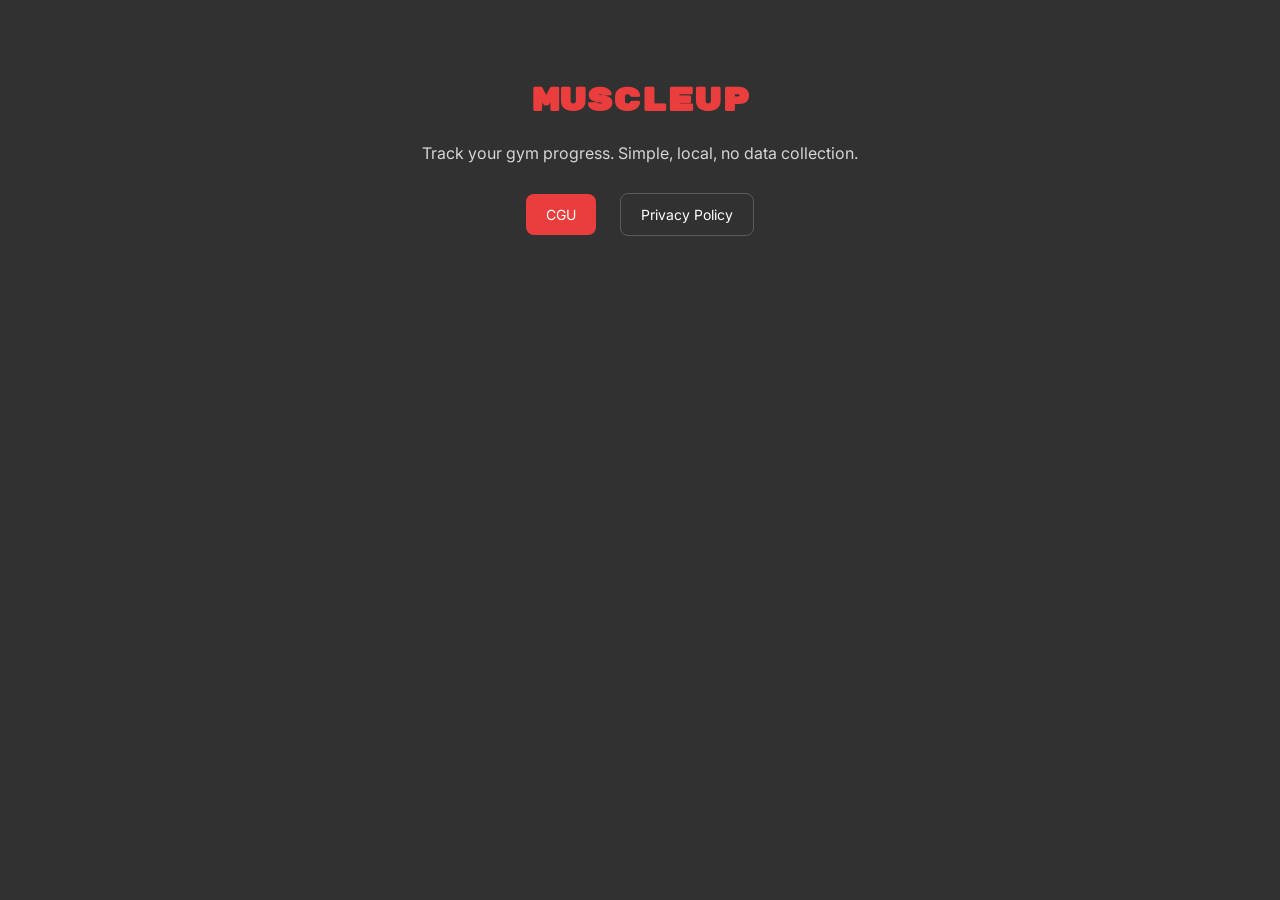
==== index.html @ 9b81047b "privacy et cgu muscleup" ====
<!DOCTYPE html>
<html lang="fr">
<head>
    <meta charset="UTF-8"/>
    <meta name="viewport" content="width=device-width, initial-scale=1.0"/>
    <title>MuscleUP</title>

    <link rel="icon" href="favicon.ico"/>

    <!-- Fonts -->
    <link href="https://fonts.googleapis.com/css2?family=Rubik+Mono+One&family=Inter:wght@300;400;600&display=swap"
          rel="stylesheet">

    <style>
        body {
            margin: 0;
            background: #313131;
            color: #FFF;
            font-family: 'Inter', sans-serif;
            text-align: center;
            padding: 60px 20px;
        }

        h1 {
            font-family: 'Rubik Mono One', sans-serif;
            color: #EA3D3D;
            font-size: 32px;
        }

        p {
            opacity: 0.8;
            max-width: 500px;
            margin: 20px auto;
        }

        a {
            display: inline-block;
            margin: 10px;
            padding: 12px 20px;
            border-radius: 8px;
            background: #EA3D3D;
            color: white;
            text-decoration: none;
            font-size: 14px;
        }

        a.secondary {
            background: transparent;
            border: 1px solid rgba(255, 255, 255, 0.2);
        }
    </style>
</head>

<body>

<h1>MuscleUP</h1>

<p>Track your gym progress. Simple, local, no data collection.</p>

<div>
    <a href="/terms.html">CGU</a>
    <a href="/privacy.html" class="secondary">Privacy Policy</a>
</div>

</body>
</html>
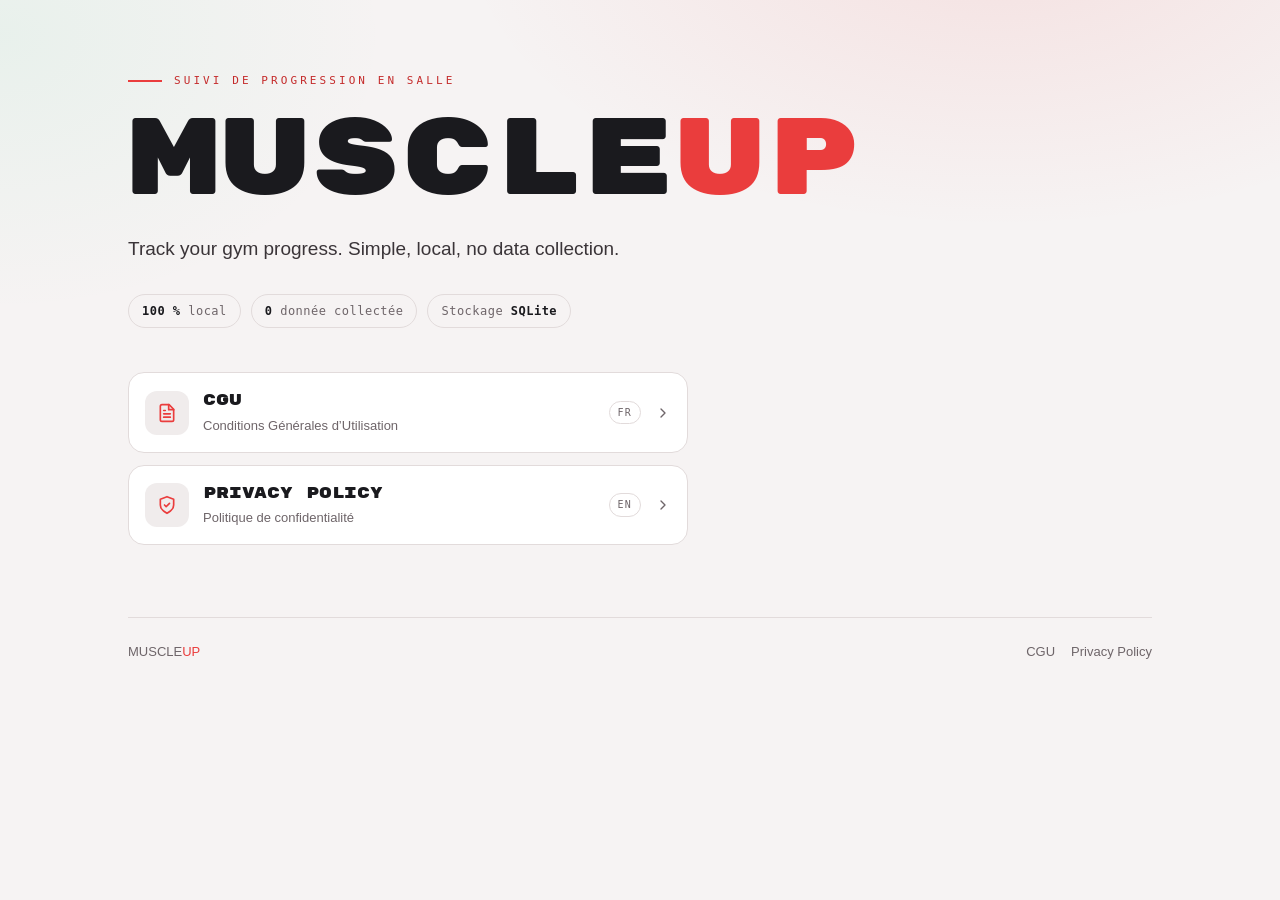
==== commit 60002fad: "MAJ design" ====
--- a/index.html
+++ b/index.html
@@ -3,64 +3,67 @@
 <head>
     <meta charset="UTF-8"/>
     <meta name="viewport" content="width=device-width, initial-scale=1.0"/>
+    <meta name="color-scheme" content="dark light"/>
     <title>MuscleUP</title>
 
     <link rel="icon" href="favicon.ico"/>
 
     <!-- Fonts -->
-    <link href="https://fonts.googleapis.com/css2?family=Rubik+Mono+One&family=Inter:wght@300;400;600&display=swap"
-          rel="stylesheet">
-
-    <style>
-        body {
-            margin: 0;
-            background: #313131;
-            color: #FFF;
-            font-family: 'Inter', sans-serif;
-            text-align: center;
-            padding: 60px 20px;
-        }
-
-        h1 {
-            font-family: 'Rubik Mono One', sans-serif;
-            color: #EA3D3D;
-            font-size: 32px;
-        }
-
-        p {
-            opacity: 0.8;
-            max-width: 500px;
-            margin: 20px auto;
-        }
-
-        a {
-            display: inline-block;
-            margin: 10px;
-            padding: 12px 20px;
-            border-radius: 8px;
-            background: #EA3D3D;
-            color: white;
-            text-decoration: none;
-            font-size: 14px;
-        }
-
-        a.secondary {
-            background: transparent;
-            border: 1px solid rgba(255, 255, 255, 0.2);
-        }
-    </style>
+    <link rel="preconnect" href="https://fonts.googleapis.com">
+    <link rel="preconnect" href="https://fonts.gstatic.com" crossorigin>
+    <link href="https://fonts.googleapis.com/css2?family=Rubik+Mono+One&display=swap" rel="stylesheet">
+    <link rel="stylesheet" href="styles.css"/>
 </head>
 
 <body>
+<div class="wrap">
 
-<h1>MuscleUP</h1>
+    <main class="hero hero--home">
+        <p class="eyebrow">Suivi de progression en salle</p>
+        <h1 class="brand">MUSCLE<span class="up">UP</span></h1>
 
-<p>Track your gym progress. Simple, local, no data collection.</p>
+        <p class="lede">Track your gym progress. Simple, local, no data collection.</p>
 
-<div>
-    <a href="/terms.html">CGU</a>
-    <a href="/privacy.html" class="secondary">Privacy Policy</a>
+        <div class="meta-row">
+            <span class="tag"><b>100&nbsp;%</b>&nbsp;local</span>
+            <span class="tag"><b>0</b>&nbsp;donnée collectée</span>
+            <span class="tag">Stockage&nbsp;<b>SQLite</b></span>
+        </div>
+
+        <nav class="doc-links" aria-label="Documents légaux">
+            <a class="doc-card" href="terms.html">
+                <span class="ic">
+                    <svg width="20" height="20" viewBox="0 0 24 24" fill="none" stroke="currentColor" stroke-width="2" stroke-linecap="round" stroke-linejoin="round" aria-hidden="true"><path d="M14.5 2H6a2 2 0 0 0-2 2v16a2 2 0 0 0 2 2h12a2 2 0 0 0 2-2V7.5L14.5 2z"/><path d="M14 2v6h6"/><path d="M16 13H8M16 17H8M10 9H8"/></svg>
+                </span>
+                <span>
+                    <span class="t1">CGU</span>
+                    <span class="t2">Conditions Générales d’Utilisation</span>
+                </span>
+                <span class="lang">FR</span>
+                <svg class="chev" width="16" height="16" viewBox="0 0 24 24" fill="none" stroke="currentColor" stroke-width="2" stroke-linecap="round" stroke-linejoin="round" aria-hidden="true"><path d="m9 18 6-6-6-6"/></svg>
+            </a>
+            <a class="doc-card" href="privacy.html" hreflang="en">
+                <span class="ic">
+                    <svg width="20" height="20" viewBox="0 0 24 24" fill="none" stroke="currentColor" stroke-width="2" stroke-linecap="round" stroke-linejoin="round" aria-hidden="true"><path d="M12 22s8-4 8-10V5l-8-3-8 3v7c0 6 8 10 8 10z"/><path d="m9 12 2 2 4-4"/></svg>
+                </span>
+                <span>
+                    <span class="t1">Privacy Policy</span>
+                    <span class="t2">Politique de confidentialité</span>
+                </span>
+                <span class="lang">EN</span>
+                <svg class="chev" width="16" height="16" viewBox="0 0 24 24" fill="none" stroke="currentColor" stroke-width="2" stroke-linecap="round" stroke-linejoin="round" aria-hidden="true"><path d="m9 18 6-6-6-6"/></svg>
+            </a>
+        </nav>
+    </main>
+
+    <footer>
+        <span>MUSCLE<span class="up">UP</span></span>
+        <span class="footer-links">
+            <a href="terms.html">CGU</a>
+            <a href="privacy.html" hreflang="en">Privacy Policy</a>
+        </span>
+    </footer>
+
 </div>
-
 </body>
-</html>+</html>
--- a/styles.css
+++ b/styles.css
@@ -0,0 +1,489 @@
+/* MuscleUP — styles partagés des pages légales, alignés sur le design system de l'app. */
+
+:root {
+    color-scheme: dark;
+
+    --ink: #0B0B0D;
+    --surface: #1A1A1E;
+    --surface-2: #232329;
+    --line: #33333B;
+    --red: #EA3D3D;
+    --red-hot: #FF5A4D;
+    --red-text: #EA3D3D;
+    --text: #F3F1F1;
+    --text-2: #D9D5D7;
+    --muted: #948E92;
+    --pr: #48D597;
+    --glow-red: rgba(234, 61, 61, 0.18);
+    --glow-green: rgba(72, 213, 151, 0.06);
+
+    --sans: -apple-system, BlinkMacSystemFont, "Segoe UI", Roboto, "Helvetica Neue", Arial, sans-serif;
+    --mono: ui-monospace, "SF Mono", "Cascadia Mono", "Segoe UI Mono", Menlo, Consolas, monospace;
+    --display: "Rubik Mono One", var(--mono);
+
+    --radius: 16px;
+}
+
+@media (prefers-color-scheme: light) {
+    :root {
+        color-scheme: light;
+
+        --ink: #F6F3F3;
+        --surface: #FFFFFF;
+        --surface-2: #F0ECEC;
+        --line: #E2DBDB;
+        --red-text: #C42B2B;
+        --text: #1A1A1E;
+        --text-2: #3A3438;
+        --muted: #6E6569;
+        --pr: #1E9E66;
+        --glow-red: rgba(234, 61, 61, 0.10);
+        --glow-green: rgba(72, 213, 151, 0.08);
+    }
+}
+
+* { box-sizing: border-box; }
+
+html { -webkit-text-size-adjust: 100%; }
+
+@media (prefers-reduced-motion: no-preference) {
+    html { scroll-behavior: smooth; }
+}
+
+body {
+    margin: 0;
+    min-height: 100vh;
+    background:
+        radial-gradient(900px 500px at 78% -8%, var(--glow-red), transparent 60%),
+        radial-gradient(700px 500px at 0% 4%, var(--glow-green), transparent 55%),
+        var(--ink);
+    background-repeat: no-repeat;
+    color: var(--text);
+    font-family: var(--sans);
+    line-height: 1.55;
+    -webkit-font-smoothing: antialiased;
+}
+
+a { color: var(--red-text); }
+
+:focus-visible {
+    outline: 2px solid var(--red);
+    outline-offset: 3px;
+    border-radius: 6px;
+}
+
+.num { font-family: var(--mono); font-variant-numeric: tabular-nums; }
+.up { color: var(--red); }
+.nowrap { white-space: nowrap; }
+
+.wrap {
+    max-width: 1080px;
+    margin: 0 auto;
+    padding: 0 28px 72px;
+}
+
+/* ---------- Barre du haut ---------- */
+.topbar {
+    display: flex;
+    align-items: center;
+    justify-content: space-between;
+    flex-wrap: wrap;
+    gap: 14px;
+    padding: 24px 0;
+}
+.logo {
+    font-family: var(--display);
+    font-size: 17px;
+    letter-spacing: -0.01em;
+    color: var(--text);
+    text-decoration: none;
+}
+.nav { display: flex; flex-wrap: wrap; gap: 8px; }
+.nav a {
+    font-family: var(--mono);
+    font-size: 12px;
+    letter-spacing: 0.04em;
+    padding: 7px 13px;
+    border: 1px solid var(--line);
+    border-radius: 999px;
+    color: var(--muted);
+    background: rgba(255, 255, 255, 0.02);
+    text-decoration: none;
+    transition: color 0.15s, border-color 0.15s;
+}
+.nav a:hover { color: var(--text); border-color: var(--muted); }
+.nav a[aria-current="page"] {
+    color: var(--red-text);
+    border-color: rgba(234, 61, 61, 0.5);
+    background: rgba(234, 61, 61, 0.08);
+}
+
+/* ---------- En-tête ---------- */
+.hero { padding: 48px 0 0; }
+.hero--home { padding-top: 72px; }
+
+.eyebrow {
+    font-family: var(--mono);
+    text-transform: uppercase;
+    letter-spacing: 0.28em;
+    font-size: 11px;
+    color: var(--red-text);
+    margin: 0 0 22px;
+    display: flex;
+    align-items: center;
+    gap: 12px;
+}
+.eyebrow::before {
+    content: "";
+    width: 34px;
+    height: 2px;
+    background: var(--red);
+    flex-shrink: 0;
+}
+
+.brand {
+    font-family: var(--display);
+    font-weight: 400;
+    font-size: clamp(48px, 11vw, 108px);
+    line-height: 0.92;
+    margin: 0;
+    letter-spacing: -0.01em;
+}
+.page-title {
+    font-family: var(--display);
+    font-weight: 400;
+    font-size: clamp(28px, 6vw, 58px);
+    line-height: 1.02;
+    margin: 0;
+    letter-spacing: -0.01em;
+    text-wrap: balance;
+}
+
+.lede {
+    max-width: 62ch;
+    font-size: clamp(16px, 2vw, 19px);
+    color: var(--text-2);
+    margin: 24px 0 0;
+}
+.lede strong { color: var(--text); font-weight: 600; }
+
+.meta-row {
+    display: flex;
+    flex-wrap: wrap;
+    gap: 10px;
+    margin-top: 30px;
+}
+.tag {
+    font-family: var(--mono);
+    font-size: 12px;
+    letter-spacing: 0.04em;
+    padding: 7px 13px;
+    border: 1px solid var(--line);
+    border-radius: 999px;
+    color: var(--muted);
+    background: rgba(255, 255, 255, 0.02);
+}
+.tag b { color: var(--text); font-weight: 600; }
+
+/* ---------- Résumé ---------- */
+.summary {
+    display: grid;
+    grid-template-columns: repeat(auto-fit, minmax(190px, 1fr));
+    gap: 16px;
+    margin-top: 48px;
+}
+.feat {
+    background: var(--surface);
+    border: 1px solid var(--line);
+    border-radius: 14px;
+    padding: 18px;
+}
+.feat .fi { color: var(--red); margin-bottom: 12px; display: block; }
+.feat h3 { font-family: var(--sans); font-size: 15px; margin: 0 0 6px; }
+.feat p { margin: 0; color: var(--muted); font-size: 13.5px; }
+
+/* ---------- Document ---------- */
+.layout {
+    display: grid;
+    gap: 48px;
+    margin-top: 72px;
+}
+.toc { display: none; }
+
+@media (min-width: 980px) {
+    .layout { grid-template-columns: 210px minmax(0, 1fr); gap: 64px; }
+    .toc {
+        display: block;
+        position: sticky;
+        top: 28px;
+        align-self: start;
+    }
+}
+
+.lbl {
+    font-family: var(--mono);
+    font-size: 10px;
+    letter-spacing: 0.2em;
+    text-transform: uppercase;
+    color: var(--muted);
+    margin: 0 0 12px;
+}
+.toc ol {
+    list-style: none;
+    margin: 0;
+    padding: 0;
+    border-left: 1px solid var(--line);
+}
+.toc a {
+    display: flex;
+    gap: 10px;
+    padding: 7px 0 7px 14px;
+    margin-left: -1px;
+    border-left: 2px solid transparent;
+    color: var(--muted);
+    font-size: 13px;
+    line-height: 1.35;
+    text-decoration: none;
+    transition: color 0.15s, border-color 0.15s;
+}
+.toc a span { color: var(--red-text); font-size: 11px; padding-top: 1px; }
+.toc a:hover { color: var(--text); border-left-color: var(--red); }
+
+.doc { max-width: 72ch; min-width: 0; }
+
+.section { scroll-margin-top: 24px; }
+.section + .section { margin-top: 56px; }
+
+.section-head {
+    display: flex;
+    align-items: baseline;
+    gap: 16px;
+    margin-bottom: 18px;
+    border-top: 1px solid var(--line);
+    padding-top: 20px;
+}
+.section-num {
+    font-family: var(--mono);
+    font-size: 12px;
+    color: var(--red-text);
+    letter-spacing: 0.1em;
+}
+.section-title {
+    font-family: var(--display);
+    font-weight: 400;
+    font-size: clamp(17px, 2.4vw, 22px);
+    line-height: 1.25;
+    margin: 0;
+    letter-spacing: -0.01em;
+    text-wrap: balance;
+}
+
+.prose p {
+    margin: 0 0 14px;
+    color: var(--text-2);
+    font-size: 16px;
+}
+.prose > :last-child { margin-bottom: 0; }
+.prose strong { color: var(--text); font-weight: 600; }
+
+/* Listes en cartes, avec icône : neutre, « non » (rouge) ou « oui » (vert) */
+.list {
+    --icon: url("data:image/svg+xml,%3Csvg xmlns='http://www.w3.org/2000/svg' viewBox='0 0 24 24' fill='none' stroke='none'%3E%3Ccircle cx='12' cy='12' r='4' fill='black'/%3E%3C/svg%3E");
+    --tone: var(--red);
+    --tone-bg: rgba(234, 61, 61, 0.10);
+    --tone-line: rgba(234, 61, 61, 0.22);
+    list-style: none;
+    padding: 0;
+    margin: 4px 0 18px;
+    display: grid;
+    gap: 8px;
+}
+.list--no {
+    --icon: url("data:image/svg+xml,%3Csvg xmlns='http://www.w3.org/2000/svg' viewBox='0 0 24 24' fill='none' stroke='black' stroke-width='2.8' stroke-linecap='round' stroke-linejoin='round'%3E%3Cpath d='M18 6 6 18M6 6l12 12'/%3E%3C/svg%3E");
+}
+.list--yes {
+    --icon: url("data:image/svg+xml,%3Csvg xmlns='http://www.w3.org/2000/svg' viewBox='0 0 24 24' fill='none' stroke='black' stroke-width='3' stroke-linecap='round' stroke-linejoin='round'%3E%3Cpath d='M20 6 9 17l-5-5'/%3E%3C/svg%3E");
+    --tone: var(--pr);
+    --tone-bg: rgba(72, 213, 151, 0.12);
+    --tone-line: rgba(72, 213, 151, 0.3);
+}
+.list li {
+    position: relative;
+    background: var(--surface);
+    border: 1px solid var(--line);
+    border-radius: 13px;
+    padding: 11px 14px 11px 52px;
+    font-size: 15px;
+    color: var(--text);
+}
+.list li::before,
+.list li::after {
+    content: "";
+    position: absolute;
+    left: 12px;
+    top: 50%;
+    width: 28px;
+    height: 28px;
+    transform: translateY(-50%);
+    border-radius: 8px;
+}
+.list li::before {
+    background: var(--tone-bg);
+    border: 1px solid var(--tone-line);
+}
+.list li::after {
+    background-color: var(--tone);
+    -webkit-mask: var(--icon) center / 14px 14px no-repeat;
+    mask: var(--icon) center / 14px 14px no-repeat;
+}
+.list--rich li::before,
+.list--rich li::after {
+    top: 10px;
+    transform: none;
+}
+.list li strong { font-weight: 600; }
+.list li .sub {
+    display: block;
+    margin-top: 2px;
+    color: var(--muted);
+    font-size: 14px;
+}
+
+/* Icônes par élément de liste */
+.list .i-lock { --icon: url("data:image/svg+xml,%3Csvg xmlns='http://www.w3.org/2000/svg' viewBox='0 0 24 24' fill='none' stroke='black' stroke-width='2.4' stroke-linecap='round' stroke-linejoin='round'%3E%3Crect x='3' y='11' width='18' height='11' rx='2'/%3E%3Cpath d='M7 11V7a5 5 0 0 1 10 0v4'/%3E%3C/svg%3E"); }
+.list .i-user { --icon: url("data:image/svg+xml,%3Csvg xmlns='http://www.w3.org/2000/svg' viewBox='0 0 24 24' fill='none' stroke='black' stroke-width='2.4' stroke-linecap='round' stroke-linejoin='round'%3E%3Ccircle cx='12' cy='8' r='4'/%3E%3Cpath d='M4 21a8 8 0 0 1 16 0'/%3E%3C/svg%3E"); }
+.list .i-activity { --icon: url("data:image/svg+xml,%3Csvg xmlns='http://www.w3.org/2000/svg' viewBox='0 0 24 24' fill='none' stroke='black' stroke-width='2.4' stroke-linecap='round' stroke-linejoin='round'%3E%3Cpath d='M22 12h-4l-3 9L9 3l-3 9H2'/%3E%3C/svg%3E"); }
+.list .i-trend { --icon: url("data:image/svg+xml,%3Csvg xmlns='http://www.w3.org/2000/svg' viewBox='0 0 24 24' fill='none' stroke='black' stroke-width='2.4' stroke-linecap='round' stroke-linejoin='round'%3E%3Cpath d='m3 17 6-6 4 4 8-8'/%3E%3Cpath d='M17 7h4v4'/%3E%3C/svg%3E"); }
+.list .i-sun { --icon: url("data:image/svg+xml,%3Csvg xmlns='http://www.w3.org/2000/svg' viewBox='0 0 24 24' fill='none' stroke='black' stroke-width='2.4' stroke-linecap='round' stroke-linejoin='round'%3E%3Ccircle cx='12' cy='12' r='4'/%3E%3Cpath d='M12 2v2M12 20v2M4.93 4.93l1.41 1.41M17.66 17.66l1.41 1.41M2 12h2M20 12h2M6.34 17.66l-1.41 1.41M19.07 4.93l-1.41 1.41'/%3E%3C/svg%3E"); }
+.list .i-download { --icon: url("data:image/svg+xml,%3Csvg xmlns='http://www.w3.org/2000/svg' viewBox='0 0 24 24' fill='none' stroke='black' stroke-width='2.4' stroke-linecap='round' stroke-linejoin='round'%3E%3Cpath d='M21 15v4a2 2 0 0 1-2 2H5a2 2 0 0 1-2-2v-4'/%3E%3Cpath d='m7 10 5 5 5-5'/%3E%3Cpath d='M12 15V3'/%3E%3C/svg%3E"); }
+.list .i-trash { --icon: url("data:image/svg+xml,%3Csvg xmlns='http://www.w3.org/2000/svg' viewBox='0 0 24 24' fill='none' stroke='black' stroke-width='2.4' stroke-linecap='round' stroke-linejoin='round'%3E%3Cpath d='M3 6h18'/%3E%3Cpath d='M19 6v14a2 2 0 0 1-2 2H7a2 2 0 0 1-2-2V6'/%3E%3Cpath d='M8 6V4a2 2 0 0 1 2-2h4a2 2 0 0 1 2 2v2'/%3E%3C/svg%3E"); }
+
+/* Carte de contact, reprend les champs de l'app */
+.field {
+    background: var(--surface);
+    border: 1px solid var(--line);
+    border-radius: 14px;
+    padding: 14px;
+    margin-top: 4px;
+}
+.field-label {
+    display: block;
+    font-family: var(--mono);
+    font-size: 10px;
+    letter-spacing: 0.18em;
+    text-transform: uppercase;
+    color: var(--red-text);
+    margin-bottom: 8px;
+}
+.field-box {
+    min-height: 44px;
+    border-radius: 12px;
+    border: 1px solid var(--line);
+    background: var(--surface-2);
+    display: flex;
+    align-items: center;
+    gap: 10px;
+    padding: 0 13px;
+    color: var(--text);
+    font-size: 15px;
+}
+.field-box svg { color: var(--muted); flex-shrink: 0; }
+
+/* ---------- Boutons ---------- */
+.btn {
+    display: inline-flex;
+    align-items: center;
+    justify-content: center;
+    gap: 10px;
+    height: 46px;
+    padding: 0 20px;
+    border-radius: 13px;
+    font-family: var(--display);
+    font-size: 13px;
+    letter-spacing: 0.01em;
+    text-decoration: none;
+    background: linear-gradient(150deg, var(--red), var(--red-hot));
+    color: #fff;
+    box-shadow: 0 10px 24px -12px rgba(234, 61, 61, 0.9);
+}
+.btn.ghost {
+    background: transparent;
+    border: 1px solid var(--line);
+    color: var(--text);
+    box-shadow: none;
+    font-size: 12px;
+    transition: border-color 0.15s;
+}
+.btn.ghost:hover { border-color: var(--muted); }
+
+.back { margin-top: 56px; }
+
+/* ---------- Accueil : liens vers les documents ---------- */
+.doc-links {
+    display: grid;
+    gap: 12px;
+    max-width: 560px;
+    margin-top: 44px;
+}
+.doc-card {
+    display: flex;
+    align-items: center;
+    gap: 14px;
+    padding: 16px;
+    background: var(--surface);
+    border: 1px solid var(--line);
+    border-radius: var(--radius);
+    color: var(--text);
+    text-decoration: none;
+    transition: border-color 0.15s;
+}
+.doc-card:hover { border-color: rgba(234, 61, 61, 0.55); }
+.doc-card .ic {
+    width: 44px;
+    height: 44px;
+    border-radius: 12px;
+    flex-shrink: 0;
+    display: grid;
+    place-items: center;
+    background: var(--surface-2);
+    color: var(--red);
+}
+.doc-card .t1, .doc-card .t2 { display: block; }
+.doc-card .t1 { font-family: var(--display); font-size: 15px; letter-spacing: -0.01em; }
+.doc-card .t2 { color: var(--muted); font-size: 13px; margin-top: 3px; }
+.doc-card .lang {
+    margin-left: auto;
+    font-family: var(--mono);
+    font-size: 10px;
+    letter-spacing: 0.12em;
+    color: var(--muted);
+    border: 1px solid var(--line);
+    border-radius: 999px;
+    padding: 3px 8px;
+}
+.doc-card .chev { color: var(--muted); flex-shrink: 0; }
+
+/* ---------- Pied de page ---------- */
+footer {
+    margin-top: 72px;
+    border-top: 1px solid var(--line);
+    padding-top: 24px;
+    color: var(--muted);
+    font-size: 13px;
+    display: flex;
+    justify-content: space-between;
+    flex-wrap: wrap;
+    gap: 12px;
+}
+footer .num { color: var(--text); }
+footer a { color: var(--muted); text-decoration: none; }
+footer a:hover { color: var(--text); }
+.footer-links { display: flex; gap: 16px; }
+
+@media (max-width: 560px) {
+    .wrap { padding: 0 16px 56px; }
+    .hero { padding-top: 32px; }
+    .hero--home { padding-top: 48px; }
+    .layout { margin-top: 56px; }
+    .prose p { font-size: 15.5px; }
+}
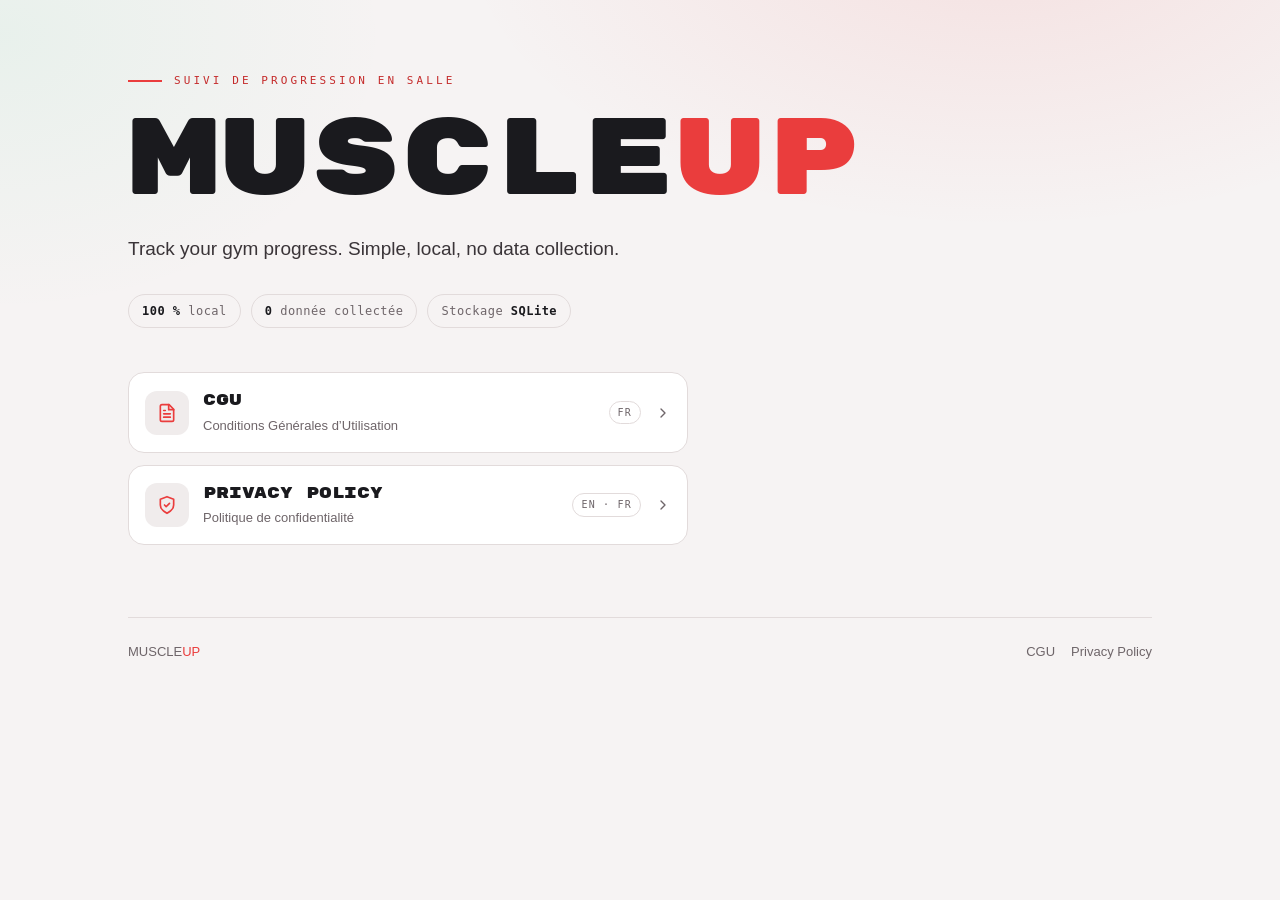
==== commit a3cb56ad: "Langue fr-en" ====
--- a/index.html
+++ b/index.html
@@ -42,7 +42,7 @@
                 <span class="lang">FR</span>
                 <svg class="chev" width="16" height="16" viewBox="0 0 24 24" fill="none" stroke="currentColor" stroke-width="2" stroke-linecap="round" stroke-linejoin="round" aria-hidden="true"><path d="m9 18 6-6-6-6"/></svg>
             </a>
-            <a class="doc-card" href="privacy.html" hreflang="en">
+            <a class="doc-card" href="privacy.html">
                 <span class="ic">
                     <svg width="20" height="20" viewBox="0 0 24 24" fill="none" stroke="currentColor" stroke-width="2" stroke-linecap="round" stroke-linejoin="round" aria-hidden="true"><path d="M12 22s8-4 8-10V5l-8-3-8 3v7c0 6 8 10 8 10z"/><path d="m9 12 2 2 4-4"/></svg>
                 </span>
@@ -50,7 +50,7 @@
                     <span class="t1">Privacy Policy</span>
                     <span class="t2">Politique de confidentialité</span>
                 </span>
-                <span class="lang">EN</span>
+                <span class="lang">EN · FR</span>
                 <svg class="chev" width="16" height="16" viewBox="0 0 24 24" fill="none" stroke="currentColor" stroke-width="2" stroke-linecap="round" stroke-linejoin="round" aria-hidden="true"><path d="m9 18 6-6-6-6"/></svg>
             </a>
         </nav>
@@ -60,7 +60,7 @@
         <span>MUSCLE<span class="up">UP</span></span>
         <span class="footer-links">
             <a href="terms.html">CGU</a>
-            <a href="privacy.html" hreflang="en">Privacy Policy</a>
+            <a href="privacy.html">Privacy Policy</a>
         </span>
     </footer>
 
--- a/styles.css
+++ b/styles.css
@@ -117,6 +117,41 @@
     border-color: rgba(234, 61, 61, 0.5);
     background: rgba(234, 61, 61, 0.08);
 }
+.topbar-end {
+    display: flex;
+    align-items: center;
+    flex-wrap: wrap;
+    gap: 10px;
+}
+
+/* ---------- Sélecteur de langue ---------- */
+.lang-switch {
+    display: inline-flex;
+    padding: 3px;
+    border: 1px solid var(--line);
+    border-radius: 999px;
+    background: rgba(255, 255, 255, 0.02);
+}
+.lang-switch a {
+    font-family: var(--mono);
+    font-size: 11px;
+    letter-spacing: 0.08em;
+    padding: 5px 10px;
+    border-radius: 999px;
+    color: var(--muted);
+    text-decoration: none;
+    transition: color 0.15s, background-color 0.15s;
+}
+.lang-switch a:hover { color: var(--text); }
+html[lang="en"] .lang-switch [data-set-lang="en"],
+html[lang="fr"] .lang-switch [data-set-lang="fr"] {
+    background: var(--red);
+    color: #fff;
+}
+
+/* Contenu bilingue : seuls les blocs de la langue active (html[lang]) sont affichés */
+html[lang="en"] .l10n:not([lang="en"]),
+html[lang="fr"] .l10n:not([lang="fr"]) { display: none; }
 
 /* ---------- En-tête ---------- */
 .hero { padding: 48px 0 0; }
@@ -152,11 +187,13 @@
 .page-title {
     font-family: var(--display);
     font-weight: 400;
-    font-size: clamp(28px, 6vw, 58px);
+    font-size: clamp(22px, 6.4vw, 58px);
     line-height: 1.02;
     margin: 0;
     letter-spacing: -0.01em;
     text-wrap: balance;
+    overflow-wrap: break-word;
+    hyphens: auto;
 }
 
 .lede {
